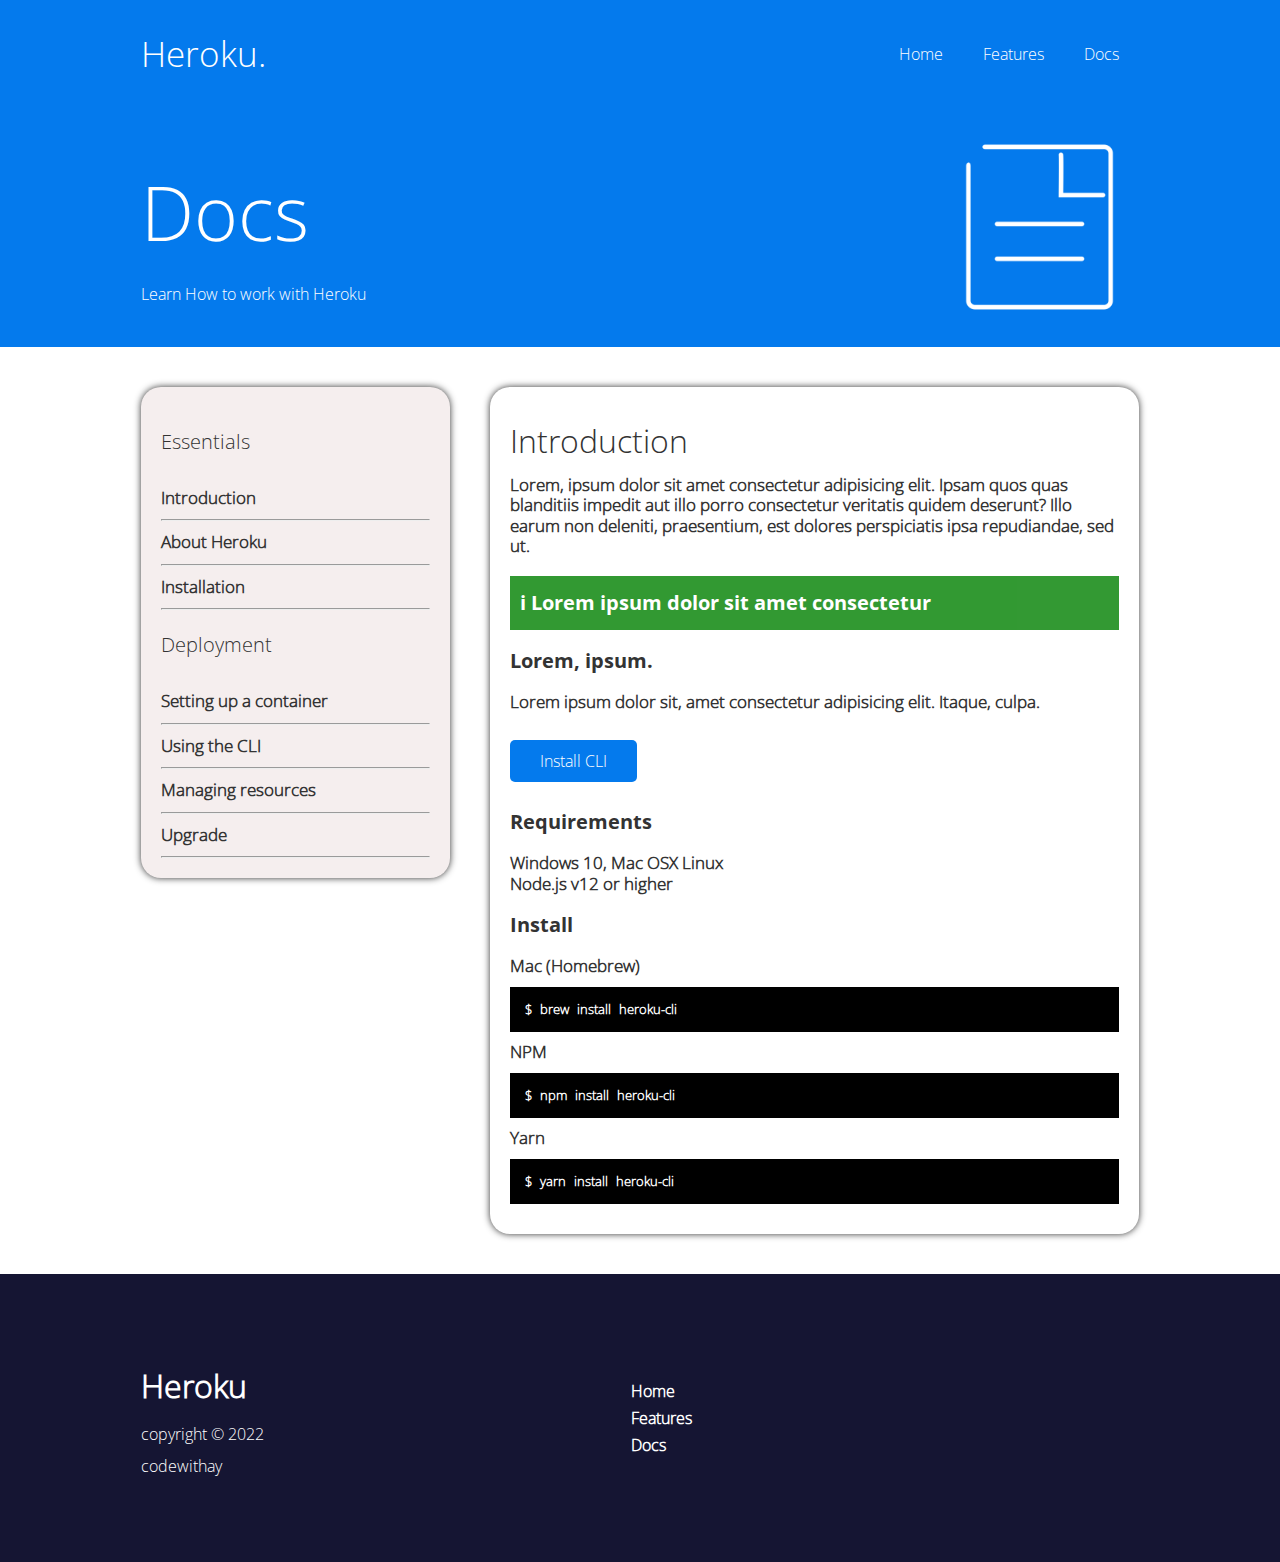
==== docs.html @ 566aad5b "first commit" ====
<!DOCTYPE html>
<html>

<head>
  <meta charset="utf-8" />
  <meta http-equiv="X-UA-Compatible" content="IE=edge" />
  <meta name="viewport" content="width=device-width, initial-scale=1" />
  <title>Heroku | Features</title>
  <link rel="stylesheet" href="doc.css">
  <link rel="shortcut icon" href="./assets/favicon.png" type="image/x-icon">
  <link rel="stylesheet" href="https://cdnjs.cloudflare.com/ajax/libs/font-awesome/6.6.0/css/all.min.css"
  integrity="sha512-Kc323vGBEqzTmouAECnVceyQqyqdsSiqLQISBL29aUW4U/M7pSPA/gEUZQqv1cwx4OnYxTxve5UMg5GT6L4JJg=="
  crossorigin="anonymous" referrerpolicy="no-referrer" />
<body>
  <header>
    <div class="navbar">
      <h1>Heroku.</h1>
      <ul>
        <li><a href="index.html">Home</a></li>
        <li><a href="features.html">Features</a></li>
        <li><a href="docs.html">Docs</a></li>
      </ul>
    </div>
    <div class="content">
      <div>
        <h1>Docs</h1>
        <p>Learn How to work with Heroku</p>
      </div>
      <img src="./assets/docs.png" alt="">
    </div>
  </header>
  <main>
    <div class="container">
      <h4>Essentials</h4>
      <p>Introduction</p>
      <hr>
      <p>About Heroku</p>
      <hr>
      <p>Installation</p>
      <hr>
      <h4>Deployment</h4>
      <p>Setting up a container</p>
      <hr>
      <p>Using the CLI</p>
      <hr>
      <p>Managing resources</p>
      <hr>
      <p>Upgrade</p>
      <hr>
    </div>

    <section>
      <h1>Introduction</h1>
      <p>Lorem, ipsum dolor sit amet consectetur adipisicing elit. Ipsam quos quas blanditiis impedit aut illo porro
        consectetur veritatis quidem deserunt? Illo earum non deleniti, praesentium, est dolores perspiciatis ipsa
        repudiandae, sed ut.</p>
      <br>
      <figcaption>i Lorem ipsum dolor sit amet consectetur</figcaption>
      <br>
      <h2>Lorem, ipsum.</h2>
      <br>
      <p>Lorem ipsum dolor sit, amet consectetur adipisicing elit. Itaque, culpa.</p>
      <br>
      <div>
        <a href="#">Install CLI</a>
      </div>
      <br>
      <h2>Requirements</h2>
      <br>
      <p>Windows 10, Mac OSX Linux</p>
      <p>Node.js v12 or higher</p>
      <br>
      <h2>Install</h2>
      <br>
      <p>Mac (Homebrew)</p>
      <div class="installation">$ brew install heroku-cli</div>
      <p>NPM</p>
      <div class="installation">$ npm install heroku-cli</div>
      <p>Yarn</p>
      <div class="installation">$ yarn install heroku-cli</div>
    </section>
  </main>
  <footer>
    <div class="heroku">
      <h1>Heroku</h1>
      <p>copyright  © 2022</p>
      <p>codewithay</p>
    </div>
    <ul>
      <li><a href="index.html">Home</a></li>
      <li><a href="features.html">Features</a></li>
      <li><a href="docs.html">Docs</a></li>
    </ul>
   
    <div class="social-media">
      <a href="https://github.com/Oyetola-20"><i class="fab fa-github fa-2x"></i></a>
      <a href=""><i class="fab fa-facebook fa-2x"></i></a>
      <a href=""><i class="fab fa-linkedin fa-2x"></i></a>
      <a href=""><i class="fab fa-twitter fa-2x"></i></a>
    </div>
  </footer>
</body>

</html>
---- doc.css ----
@font-face {
  font-family: "OpenSans-Light";
  src: url(./assets/static/OpenSans-Light.ttf);
}

@font-face {
  font-family: "OpenSans-Bold";
  src: url(./assets/static/OpenSans-Bold.ttf);
}

* {
  margin: 0;
  padding: 0;
  box-sizing: border-box;
}

body {
  font-family: "OpenSans-Light";
}

a {
  text-decoration: none;
}

ul {
  list-style: none;
}

header {
  background-color: #047aed;
  padding: 0 11%;
  color: white;
}

.navbar {
  display: flex;
  align-content: center;
  justify-content: space-between;
  padding: 30px 0;
}

.navbar h1 {
  font-weight: 300;
  font-size: 35px;
}

.navbar ul {
  display: flex;
  align-items: center;
}

.navbar ul li {
  margin: 0 20px;
}

.navbar ul li a {
  color: white;
}

.content {
  display: flex;
  align-items: center;
  justify-content: space-between;
  line-height: 1.8;
  padding: 20px 0;
}

.content h1 {
  font-size: 75px;
  font-weight: 300;
}

.content img {
  width: 20%;
}

main {
  display: flex;
  justify-content: space-between;
  color: #333;
  padding: 40px 11%;
}

main p {
  font-weight: 700;
  font-size: 17px;
}

main h4 {
  font-size: 20px;
  font-weight: 100;
  padding: 10px 0;
}

.container {
  width: 31%;
  border-radius: 20px;
  line-height: 2.5;
  padding: 20px;
  box-shadow: 0 0 7px #333;
  height: fit-content;
  background-color: rgb(245, 238, 238);
}

section {
  padding: 20px;
  border-radius: 20px;
  width: 65%;
  box-shadow: 0 0 7px #333;
  height: 100%;
  line-height: 1.2;
}

section h1 {
  font-weight: 300;
  padding: 15px 0;
}

figcaption {
  background-color: green;
  opacity: 0.8;
  padding: 15px 10px;
  font-size: 20px;
  font-weight: 700;
  color: white;
  font-family: "OpenSans-Bold";
}

section h2 {
  font-size: 20px;
  font-family: "OpenSans-Bold";
}

section div {
  margin: 20px 0;
}

section a {
  background-color: #047aed;
  padding: 10px 30px;
  color: white;
  transition: 0.5s;
  border-radius: 5px;
}

section a:hover {
  color: #047aed;
  background-color: transparent;
  border: 1px solid #047aed;
}

.installation {
  margin: 10px 0;
  background-color: black;
  padding: 15px;
  color: white;
  font-size: 13px;
  font-weight: 700;
  word-spacing: 5px;
}

footer {
  background-color: rgb(21, 21, 51);
  display: flex;
  align-items: center;
  justify-content: space-between;
  padding: 80px 11%;
  color: white;
}

.heroku {
  line-height: 2;
}

footer ul {
  line-height: 1.7;
}

footer ul li a {
  color: white;
  font-weight: 600;
}

.social-media a {
  color: white;
  margin: 10px;
}

/* Media Queries */

@media all and (max-width: 760px) {
  .navbar ul li {
    margin: 0 10px;
  }

  .content {
    flex-direction: column;
  }

  .content img,
  .container {
    width: 100%;
  }

  main {
    flex-direction: column;
    width: 100%;
  }

  section {
    width: 100%;
    margin-top: 20px;
  }

  footer {
    flex-wrap: wrap;
  }
}
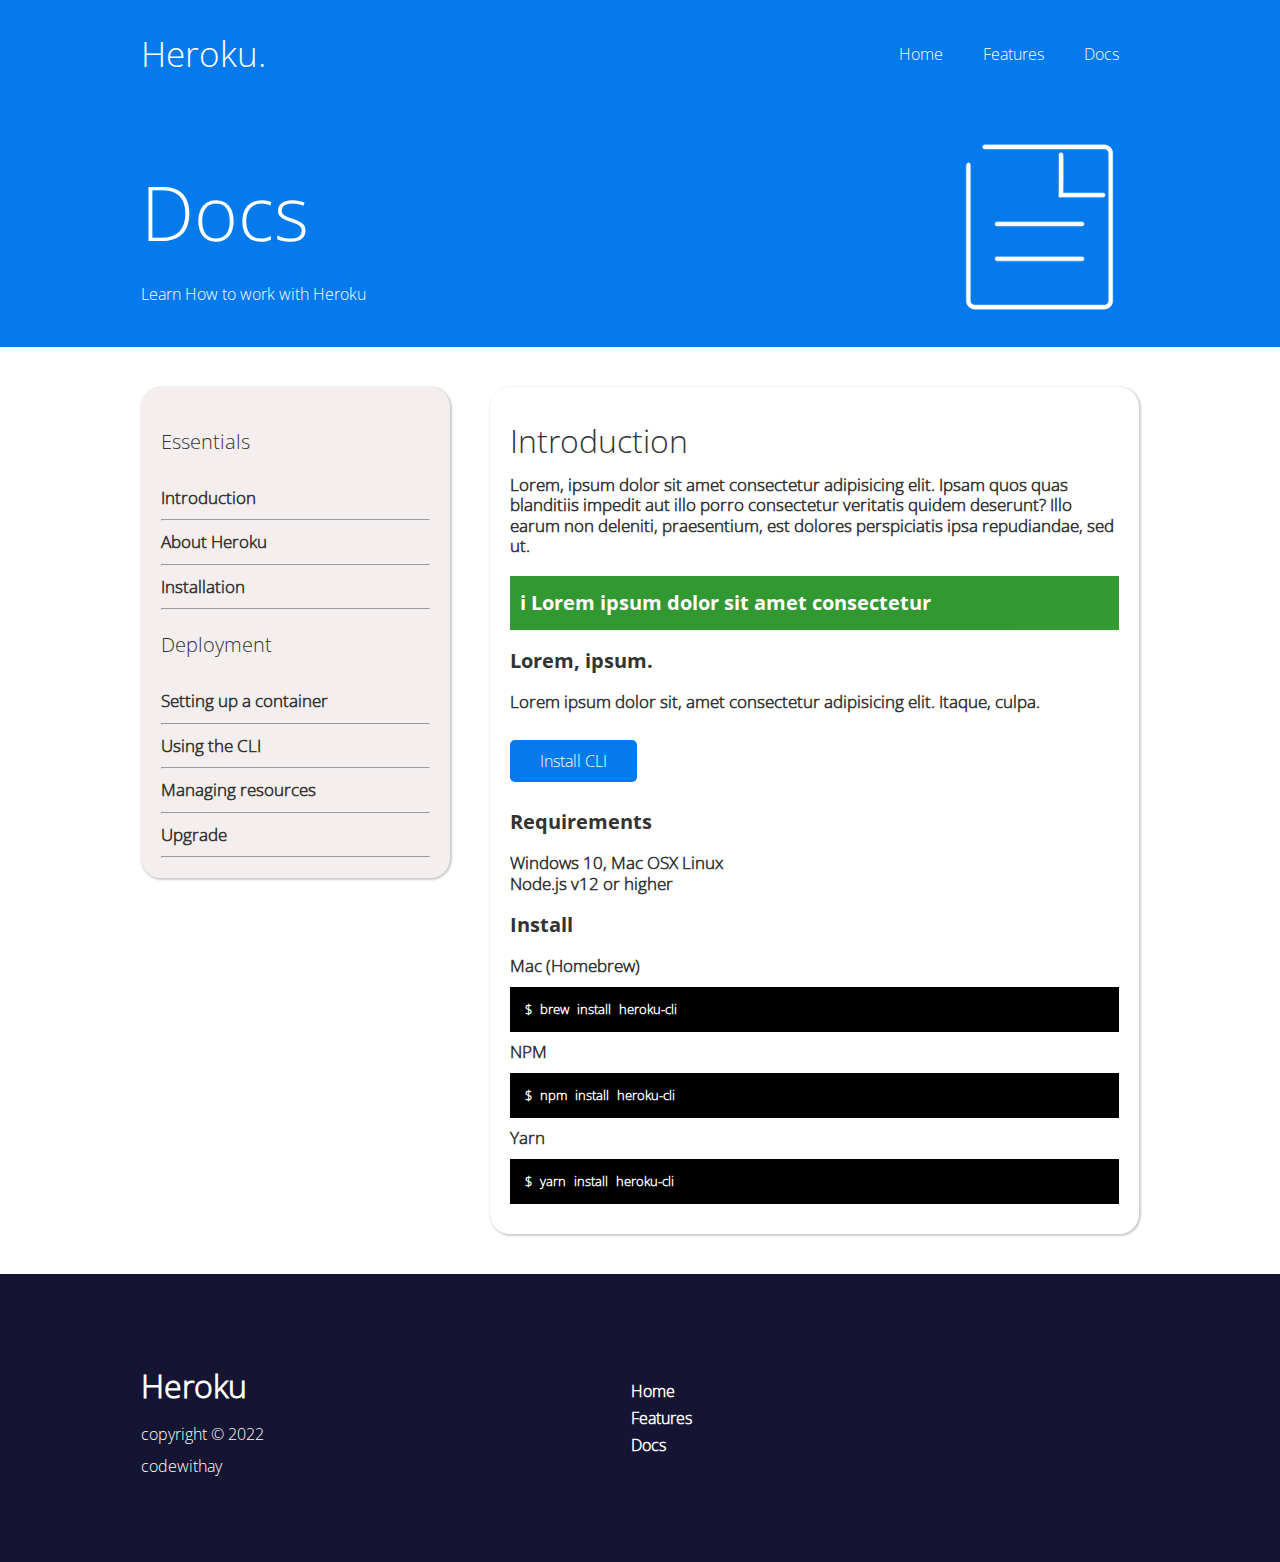
==== commit 0987d088: "logo" ====
--- a/docs.html
+++ b/docs.html
@@ -5,7 +5,7 @@
   <meta charset="utf-8" />
   <meta http-equiv="X-UA-Compatible" content="IE=edge" />
   <meta name="viewport" content="width=device-width, initial-scale=1" />
-  <title>Heroku | Features</title>
+  <title>Heroku | Docs</title>
   <link rel="stylesheet" href="doc.css">
   <link rel="shortcut icon" href="./assets/favicon.png" type="image/x-icon">
   <link rel="stylesheet" href="https://cdnjs.cloudflare.com/ajax/libs/font-awesome/6.6.0/css/all.min.css"
--- a/doc.css
+++ b/doc.css
@@ -55,6 +55,11 @@
 
 .navbar ul li a {
   color: white;
+}
+
+.navbar ul li a:hover{
+  padding-bottom: 7px;
+  border-bottom: 2px solid #fff;
 }
 
 .content {
@@ -97,7 +102,7 @@
   border-radius: 20px;
   line-height: 2.5;
   padding: 20px;
-  box-shadow: 0 0 7px #333;
+  box-shadow: 1px 1px 2px 1px rgba(0, 0, 0, 0.2);
   height: fit-content;
   background-color: rgb(245, 238, 238);
 }
@@ -106,7 +111,7 @@
   padding: 20px;
   border-radius: 20px;
   width: 65%;
-  box-shadow: 0 0 7px #333;
+  box-shadow: 1px 1px 2px 1px rgba(0, 0, 0, 0.2);
   height: 100%;
   line-height: 1.2;
 }
